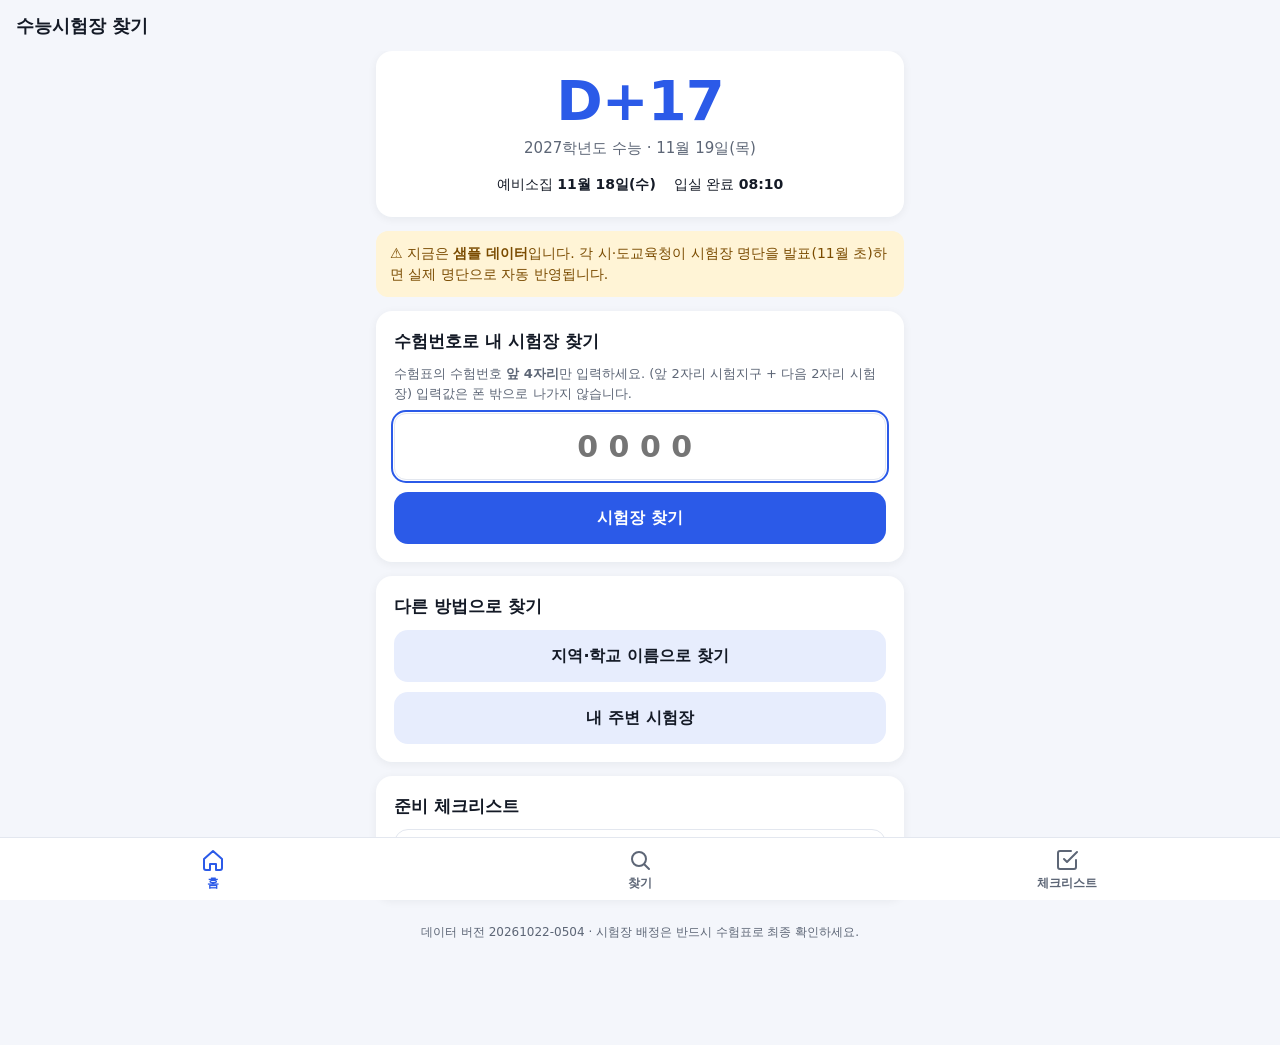
==== suneung-map/web/index.html @ 8b94fa43 "suneung-map: 수능시험장 찾기 PWA 1차 뼈대 - web/: 의존성 없는 PWA (수험번호 앞 4자리 조회, 지역/주변 찾기,   네이버지도·카카오맵·티맵·기본지도 딥링" ====
<!doctype html>
<html lang="ko">
<head>
  <meta charset="utf-8">
  <meta name="viewport" content="width=device-width, initial-scale=1, viewport-fit=cover">
  <title>수능시험장 찾기</title>
  <meta name="description" content="수험번호 앞 4자리 또는 지역으로 수능 시험장을 찾고, 네이버지도·카카오맵·티맵으로 바로 길찾기">
  <meta name="theme-color" content="#2b5ae8">
  <meta name="mobile-web-app-capable" content="yes">
  <meta name="apple-mobile-web-app-capable" content="yes">
  <meta name="apple-mobile-web-app-status-bar-style" content="default">
  <meta name="apple-mobile-web-app-title" content="수능시험장">
  <meta property="og:title" content="수능시험장 찾기">
  <meta property="og:description" content="내 시험장 확인하고 지도앱으로 바로 길찾기">
  <link rel="manifest" href="manifest.webmanifest">
  <link rel="icon" href="icons/favicon-64.png">
  <link rel="apple-touch-icon" href="icons/icon-192.png">
  <link rel="stylesheet" href="style.css">
</head>
<body>
  <header class="top">
    <button class="back" id="back" aria-label="뒤로" hidden>‹</button>
    <h1 id="title">수능시험장 찾기</h1>
  </header>
  <main id="app" aria-live="polite"></main>
  <nav class="bottom" id="nav">
    <a href="#/" data-route="home">
      <svg viewBox="0 0 24 24" fill="none" stroke="currentColor" stroke-width="2" stroke-linecap="round" stroke-linejoin="round"><path d="M3 11l9-8 9 8v9a2 2 0 0 1-2 2h-4v-6H9v6H5a2 2 0 0 1-2-2z"/></svg>홈
    </a>
    <a href="#/find" data-route="find">
      <svg viewBox="0 0 24 24" fill="none" stroke="currentColor" stroke-width="2" stroke-linecap="round" stroke-linejoin="round"><circle cx="11" cy="11" r="7"/><path d="M21 21l-4.3-4.3"/></svg>찾기
    </a>
    <a href="#/check" data-route="check">
      <svg viewBox="0 0 24 24" fill="none" stroke="currentColor" stroke-width="2" stroke-linecap="round" stroke-linejoin="round"><path d="M9 11l3 3L22 4"/><path d="M21 12v7a2 2 0 0 1-2 2H5a2 2 0 0 1-2-2V5a2 2 0 0 1 2-2h11"/></svg>체크리스트
    </a>
  </nav>
  <div class="toast" id="toast"></div>
  <script src="app.js"></script>
</body>
</html>
---- suneung-map/web/style.css ----
:root {
  --bg: #f4f6fb; --card: #ffffff; --text: #141a26; --muted: #5d6676; --line: #e3e7ef;
  --accent: #2b5ae8; --accent-text: #ffffff; --accent-soft: #e7edfd;
  --warn-bg: #fff4d6; --warn-text: #7a4b00; --ok: #1f9d55; --danger: #d33a2f;
  --naver: #03c75a; --kakao: #fee500; --kakao-text: #191919; --tmap: #1b5fe0;
  --radius: 16px; --shadow: 0 2px 10px rgba(20, 26, 38, .06);
}
@media (prefers-color-scheme: dark) {
  :root:not([data-theme="light"]) {
    --bg: #0f1420; --card: #1a2130; --text: #eef1f7; --muted: #9aa5b8; --line: #2a3345;
    --accent: #5b84ff; --accent-soft: #1f2a48; --warn-bg: #3a2e12; --warn-text: #ffd58a;
    --shadow: 0 2px 10px rgba(0, 0, 0, .35);
  }
}
:root[data-theme="dark"] {
  --bg: #0f1420; --card: #1a2130; --text: #eef1f7; --muted: #9aa5b8; --line: #2a3345;
  --accent: #5b84ff; --accent-soft: #1f2a48; --warn-bg: #3a2e12; --warn-text: #ffd58a;
  --shadow: 0 2px 10px rgba(0, 0, 0, .35);
}
* { box-sizing: border-box; }
html, body { margin: 0; padding: 0; }
body {
  background: var(--bg); color: var(--text);
  font-family: "Pretendard", -apple-system, BlinkMacSystemFont, "Apple SD Gothic Neo", "Noto Sans KR", "Malgun Gothic", system-ui, sans-serif;
  font-size: 16px; line-height: 1.5; -webkit-text-size-adjust: 100%;
  padding-bottom: calc(72px + env(safe-area-inset-bottom));
}
a { color: var(--accent); }
button { font: inherit; }
header.top {
  position: sticky; top: 0; z-index: 10; background: var(--bg);
  display: flex; align-items: center; gap: 8px; padding: 12px 16px; padding-top: calc(12px + env(safe-area-inset-top));
}
header.top .back { background: none; border: 0; color: var(--text); font-size: 22px; padding: 4px 8px 4px 0; cursor: pointer; }
header.top h1 { font-size: 18px; margin: 0; font-weight: 700; flex: 1; }
main { padding: 0 16px; max-width: 560px; margin: 0 auto; }
.card { background: var(--card); border-radius: var(--radius); box-shadow: var(--shadow); padding: 18px; margin-bottom: 14px; }
.card h2 { font-size: 17px; margin: 0 0 10px; }
.muted { color: var(--muted); font-size: 14px; }
.small { font-size: 13px; }
.banner { background: var(--warn-bg); color: var(--warn-text); border-radius: 12px; padding: 12px 14px; font-size: 14px; margin-bottom: 14px; }
.banner.ok { background: var(--accent-soft); color: var(--text); }
.dday { text-align: center; padding: 22px 18px; }
.dday .big { font-size: 56px; font-weight: 800; letter-spacing: -1px; line-height: 1; color: var(--accent); }
.dday .sub { margin-top: 8px; color: var(--muted); font-size: 15px; }
.dday .row { display: flex; justify-content: center; gap: 18px; margin-top: 14px; font-size: 14px; }
.dday .row span b { color: var(--text); }
.btn {
  display: flex; align-items: center; justify-content: center; gap: 8px; width: 100%;
  min-height: 52px; padding: 12px 16px; border-radius: 14px; border: 0; cursor: pointer;
  font-size: 16px; font-weight: 700; text-decoration: none; color: var(--text); background: var(--accent-soft);
}
.btn.primary { background: var(--accent); color: var(--accent-text); }
.btn.ghost { background: transparent; border: 1px solid var(--line); }
.btn + .btn { margin-top: 10px; }
.btn:active { transform: scale(.985); }
.btn.naver { background: var(--naver); color: #fff; }
.btn.kakao { background: var(--kakao); color: var(--kakao-text); }
.btn.tmap { background: var(--tmap); color: #fff; }
.btn:disabled { opacity: .45; cursor: not-allowed; }
.grid2 { display: grid; grid-template-columns: 1fr 1fr; gap: 10px; }
.grid2 .btn + .btn { margin-top: 0; }
.field { display: flex; flex-direction: column; gap: 6px; margin-bottom: 12px; }
.field label { font-size: 14px; color: var(--muted); }
input, select {
  width: 100%; min-height: 50px; padding: 10px 14px; border-radius: 12px; border: 1px solid var(--line);
  background: var(--card); color: var(--text); font: inherit; font-size: 17px;
}
input.code { font-size: 30px; letter-spacing: .35em; text-align: center; font-weight: 700; font-variant-numeric: tabular-nums; }
input:focus, select:focus { outline: 2px solid var(--accent); outline-offset: 1px; }
.seg { display: flex; background: var(--accent-soft); border-radius: 12px; padding: 4px; margin-bottom: 12px; }
.seg button { flex: 1; border: 0; background: transparent; color: var(--muted); padding: 9px 6px; border-radius: 9px; font-weight: 600; font-size: 14px; cursor: pointer; }
.seg button.on { background: var(--card); color: var(--text); box-shadow: var(--shadow); }
.list { list-style: none; margin: 0; padding: 0; }
.list li { border-top: 1px solid var(--line); }
.list li:first-child { border-top: 0; }
.list a, .list button.row { display: flex; align-items: center; gap: 12px; width: 100%; padding: 13px 4px; background: none; border: 0; text-align: left; color: var(--text); text-decoration: none; cursor: pointer; }
.list .name { font-weight: 700; font-size: 16px; }
.list .addr { color: var(--muted); font-size: 13px; }
.list .tag { margin-left: auto; font-size: 13px; color: var(--accent); white-space: nowrap; }
.chip { display: inline-block; background: var(--accent-soft); color: var(--accent); border-radius: 999px; padding: 2px 10px; font-size: 12px; font-weight: 700; }
.site-title { font-size: 24px; font-weight: 800; margin: 2px 0 4px; }
.map { width: 100%; height: 220px; border: 0; border-radius: 12px; background: var(--line); margin-top: 12px; }
.check { display: flex; align-items: flex-start; gap: 12px; padding: 11px 0; border-top: 1px solid var(--line); cursor: pointer; }
.check:first-of-type { border-top: 0; }
.check input { width: 22px; height: 22px; min-height: 0; margin-top: 2px; accent-color: var(--accent); }
.check.done span { text-decoration: line-through; color: var(--muted); }
.ban { display: flex; flex-wrap: wrap; gap: 6px; }
.ban span { background: var(--bg); border: 1px solid var(--line); border-radius: 999px; padding: 4px 10px; font-size: 13px; }
.footer { text-align: center; color: var(--muted); font-size: 12px; padding: 10px 0 20px; }
nav.bottom {
  position: fixed; bottom: 0; left: 0; right: 0; z-index: 10; background: var(--card); border-top: 1px solid var(--line);
  display: flex; padding-bottom: env(safe-area-inset-bottom);
}
nav.bottom a { flex: 1; display: flex; flex-direction: column; align-items: center; gap: 2px; padding: 10px 0 8px; color: var(--muted); text-decoration: none; font-size: 12px; font-weight: 600; }
nav.bottom a.on { color: var(--accent); }
nav.bottom svg { width: 24px; height: 24px; }
.toast { position: fixed; left: 50%; bottom: 90px; transform: translateX(-50%); background: var(--text); color: var(--bg); padding: 10px 16px; border-radius: 999px; font-size: 14px; z-index: 20; opacity: 0; transition: opacity .2s; pointer-events: none; }
.toast.show { opacity: 1; }
.calc { display: flex; align-items: center; gap: 10px; }
.calc input { width: 90px; text-align: center; }
.result { font-size: 18px; font-weight: 800; margin-top: 10px; }
.err { color: var(--danger); font-size: 14px; margin-top: 6px; }
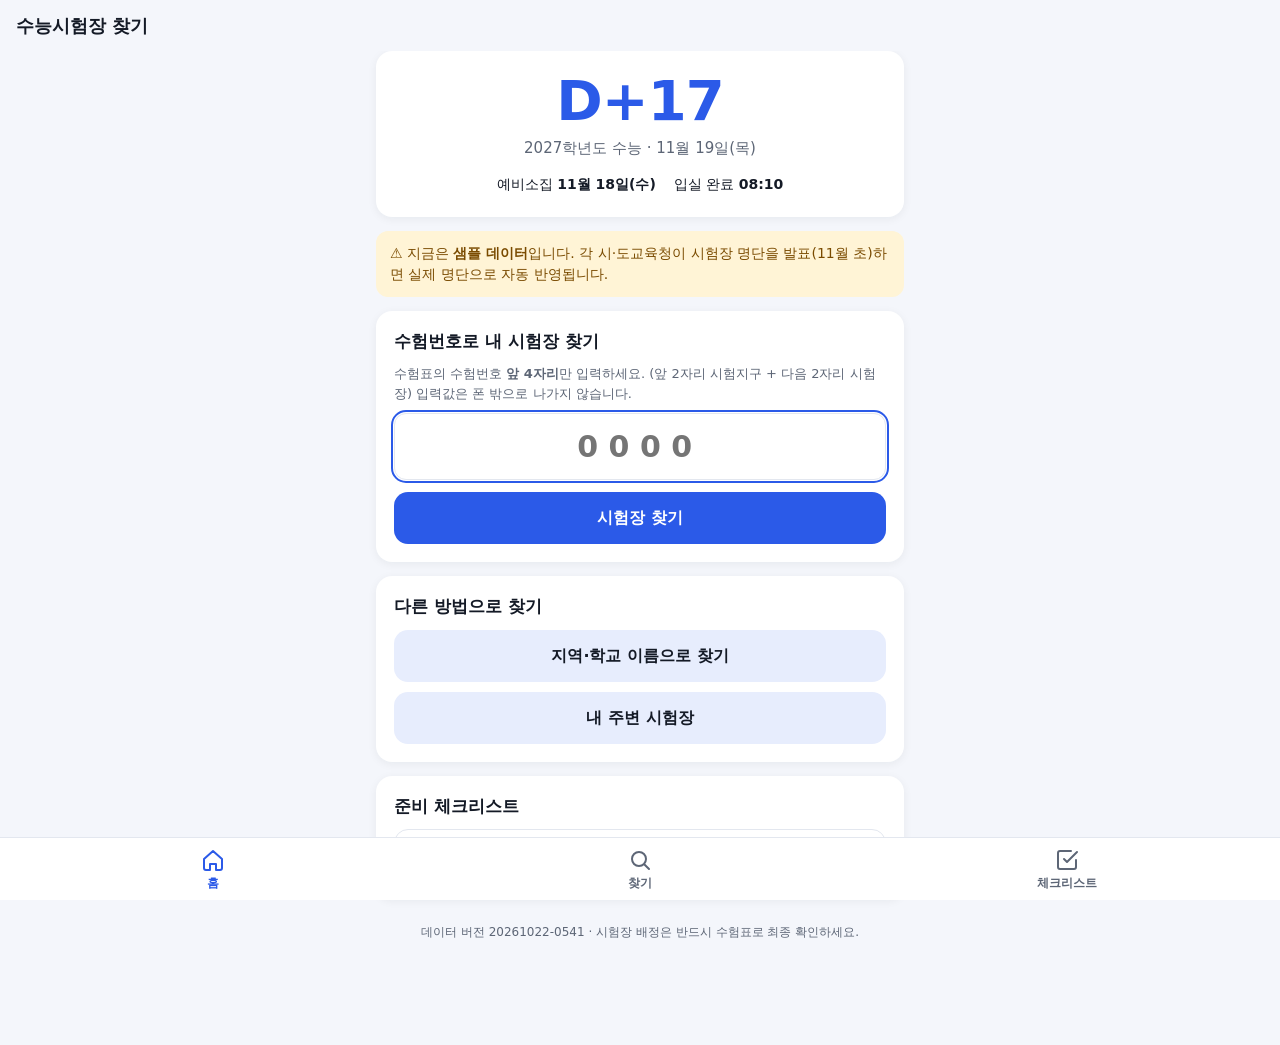
==== commit 0f3f77f4: "suneung-map: index.html 을 파일로 직접 열어도 동작하도록 데이터 스크립트 폴백 추가 Co-Authored-By: Claude Fable 5.1 <noreply@" ====
--- a/suneung-map/web/index.html
+++ b/suneung-map/web/index.html
@@ -35,6 +35,7 @@
     </a>
   </nav>
   <div class="toast" id="toast"></div>
+  <script src="data/sites.js"></script>
   <script src="app.js"></script>
 </body>
 </html>
--- a/suneung-map/web/style.css
+++ b/suneung-map/web/style.css
@@ -81,6 +81,7 @@
 .chip { display: inline-block; background: var(--accent-soft); color: var(--accent); border-radius: 999px; padding: 2px 10px; font-size: 12px; font-weight: 700; }
 .site-title { font-size: 24px; font-weight: 800; margin: 2px 0 4px; }
 .map { width: 100%; height: 220px; border: 0; border-radius: 12px; background: var(--line); margin-top: 12px; }
+.map-off { display: flex; align-items: center; justify-content: center; text-align: center; padding: 20px; color: var(--muted); font-size: 14px; }
 .check { display: flex; align-items: flex-start; gap: 12px; padding: 11px 0; border-top: 1px solid var(--line); cursor: pointer; }
 .check:first-of-type { border-top: 0; }
 .check input { width: 22px; height: 22px; min-height: 0; margin-top: 2px; accent-color: var(--accent); }
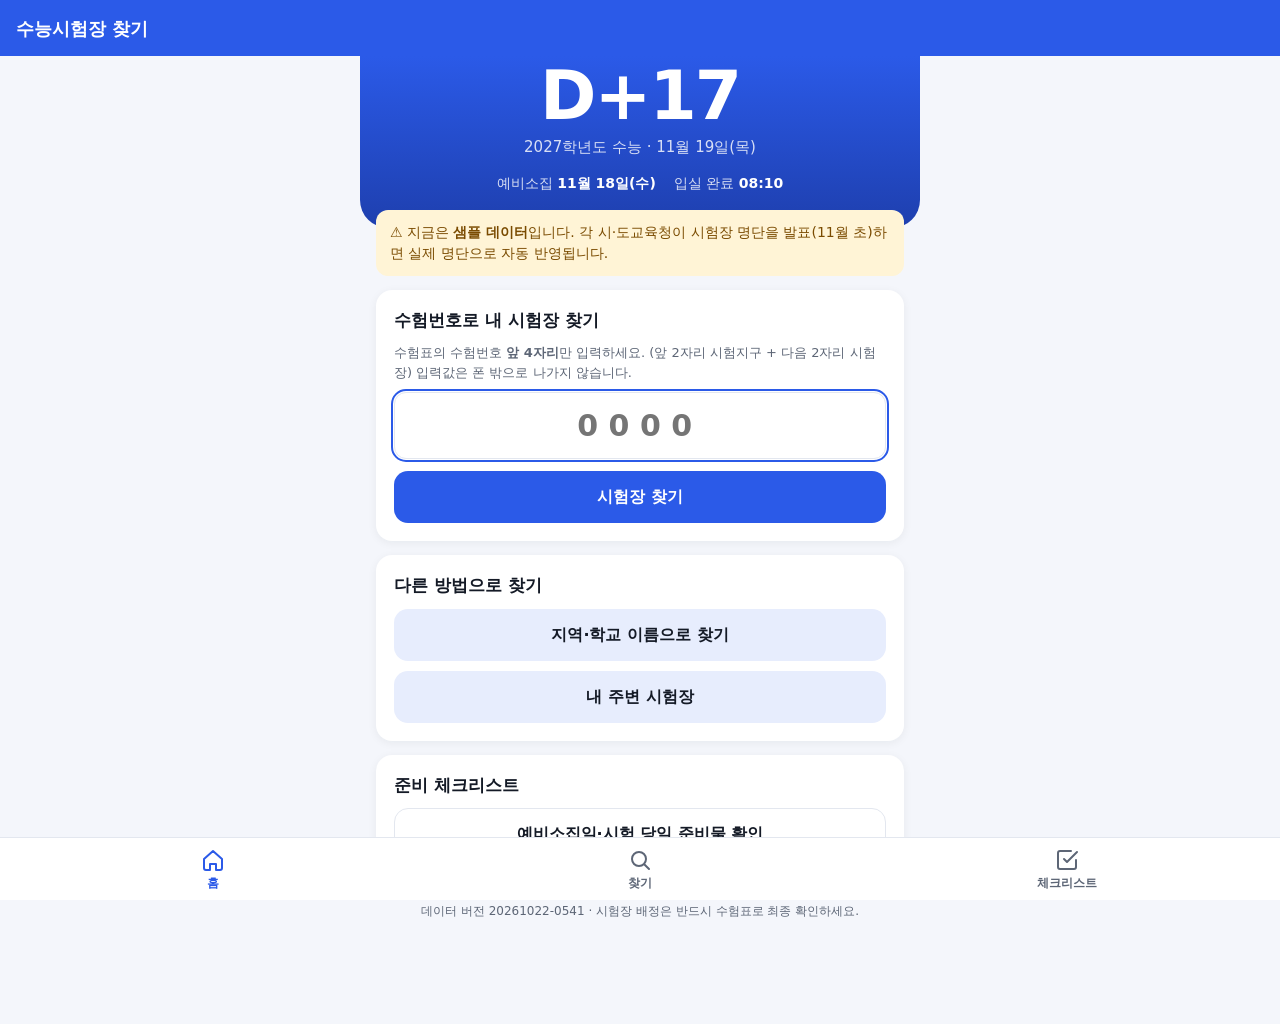
==== commit 5febacde: "suneung-map: 앱 느낌의 파란 상단 바와 D-day 히어로, 다크 모드 보완, 스토어 스크린샷 갱신 Co-Authored-By: Claude Fable 5.1 <norep" ====
--- a/suneung-map/web/index.html
+++ b/suneung-map/web/index.html
@@ -5,7 +5,8 @@
   <meta name="viewport" content="width=device-width, initial-scale=1, viewport-fit=cover">
   <title>수능시험장 찾기</title>
   <meta name="description" content="수험번호 앞 4자리 또는 지역으로 수능 시험장을 찾고, 네이버지도·카카오맵·티맵으로 바로 길찾기">
-  <meta name="theme-color" content="#2b5ae8">
+  <meta name="theme-color" content="#2b5ae8" media="(prefers-color-scheme: light)">
+  <meta name="theme-color" content="#1b2f6e" media="(prefers-color-scheme: dark)">
   <meta name="mobile-web-app-capable" content="yes">
   <meta name="apple-mobile-web-app-capable" content="yes">
   <meta name="apple-mobile-web-app-status-bar-style" content="default">
--- a/suneung-map/web/style.css
+++ b/suneung-map/web/style.css
@@ -2,6 +2,7 @@
   --bg: #f4f6fb; --card: #ffffff; --text: #141a26; --muted: #5d6676; --line: #e3e7ef;
   --accent: #2b5ae8; --accent-text: #ffffff; --accent-soft: #e7edfd;
   --warn-bg: #fff4d6; --warn-text: #7a4b00; --ok: #1f9d55; --danger: #d33a2f;
+  --bar: #2b5ae8; --bar-2: #1e3fae; --bar-fg: #ffffff; --bar-fg-soft: rgba(255,255,255,.82);
   --naver: #03c75a; --kakao: #fee500; --kakao-text: #191919; --tmap: #1b5fe0;
   --radius: 16px; --shadow: 0 2px 10px rgba(20, 26, 38, .06);
 }
@@ -9,13 +10,15 @@
   :root:not([data-theme="light"]) {
     --bg: #0f1420; --card: #1a2130; --text: #eef1f7; --muted: #9aa5b8; --line: #2a3345;
     --accent: #5b84ff; --accent-soft: #1f2a48; --warn-bg: #3a2e12; --warn-text: #ffd58a;
-    --shadow: 0 2px 10px rgba(0, 0, 0, .35);
+    --bar: #1b2f6e; --bar-2: #121f4a;
+    --shadow: 0 2px 10px rgba(0, 0, 0, .35); color-scheme: dark;
   }
 }
 :root[data-theme="dark"] {
   --bg: #0f1420; --card: #1a2130; --text: #eef1f7; --muted: #9aa5b8; --line: #2a3345;
   --accent: #5b84ff; --accent-soft: #1f2a48; --warn-bg: #3a2e12; --warn-text: #ffd58a;
-  --shadow: 0 2px 10px rgba(0, 0, 0, .35);
+  --bar: #1b2f6e; --bar-2: #121f4a;
+  --shadow: 0 2px 10px rgba(0, 0, 0, .35); color-scheme: dark;
 }
 * { box-sizing: border-box; }
 html, body { margin: 0; padding: 0; }
@@ -24,15 +27,28 @@
   font-family: "Pretendard", -apple-system, BlinkMacSystemFont, "Apple SD Gothic Neo", "Noto Sans KR", "Malgun Gothic", system-ui, sans-serif;
   font-size: 16px; line-height: 1.5; -webkit-text-size-adjust: 100%;
   padding-bottom: calc(72px + env(safe-area-inset-bottom));
+  overscroll-behavior-y: none; -webkit-tap-highlight-color: transparent;
 }
+body::before { content: ""; position: fixed; inset: 0 0 auto; height: env(safe-area-inset-top, 0px); background: var(--bar); z-index: 11; }
+button, a.btn, nav.bottom a { user-select: none; -webkit-user-select: none; }
 a { color: var(--accent); }
 button { font: inherit; }
 header.top {
-  position: sticky; top: 0; z-index: 10; background: var(--bg);
-  display: flex; align-items: center; gap: 8px; padding: 12px 16px; padding-top: calc(12px + env(safe-area-inset-top));
+  position: sticky; top: env(safe-area-inset-top, 0px); z-index: 10; background: var(--bar); color: var(--bar-fg);
+  display: flex; align-items: center; gap: 8px; min-height: 56px; padding: 8px 16px;
 }
-header.top .back { background: none; border: 0; color: var(--text); font-size: 22px; padding: 4px 8px 4px 0; cursor: pointer; }
-header.top h1 { font-size: 18px; margin: 0; font-weight: 700; flex: 1; }
+header.top .back { background: none; border: 0; color: var(--bar-fg); font-size: 26px; line-height: 1; padding: 4px 10px 6px 0; cursor: pointer; }
+header.top h1 { font-size: 18px; margin: 0; font-weight: 700; flex: 1; white-space: nowrap; overflow: hidden; text-overflow: ellipsis; }
+header.top .hidden-title { opacity: 0; }
+.hero {
+  background: linear-gradient(180deg, var(--bar) 0%, var(--bar-2) 100%); color: var(--bar-fg);
+  margin: 0 -16px 0; padding: 6px 16px 34px; text-align: center; border-radius: 0 0 28px 28px;
+}
+.hero .big { font-size: 68px; font-weight: 800; letter-spacing: -2px; line-height: 1; font-variant-numeric: tabular-nums; }
+.hero .sub { margin-top: 6px; color: var(--bar-fg-soft); font-size: 15px; }
+.hero .row { display: flex; justify-content: center; gap: 18px; margin-top: 14px; font-size: 14px; color: var(--bar-fg-soft); }
+.hero .row span b { color: var(--bar-fg); }
+.hero + * { margin-top: -18px; position: relative; }
 main { padding: 0 16px; max-width: 560px; margin: 0 auto; }
 .card { background: var(--card); border-radius: var(--radius); box-shadow: var(--shadow); padding: 18px; margin-bottom: 14px; }
 .card h2 { font-size: 17px; margin: 0 0 10px; }
